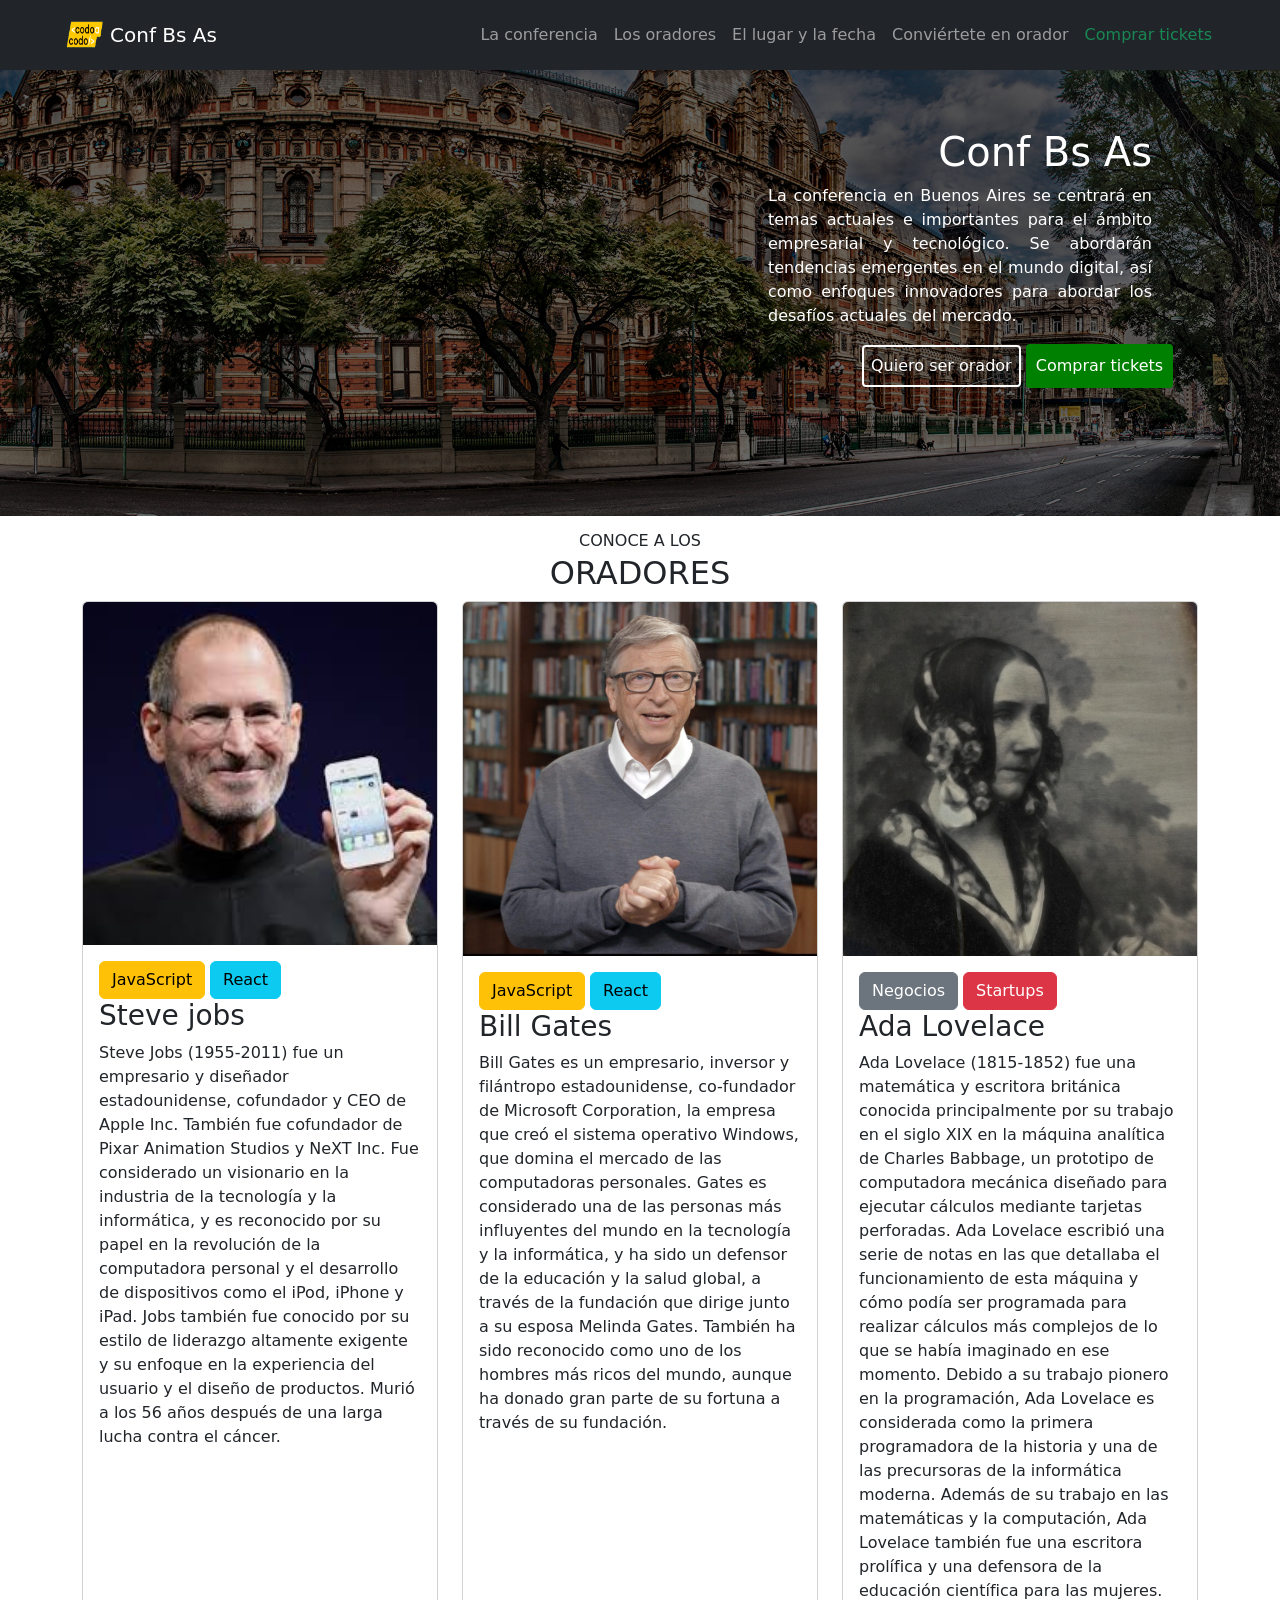
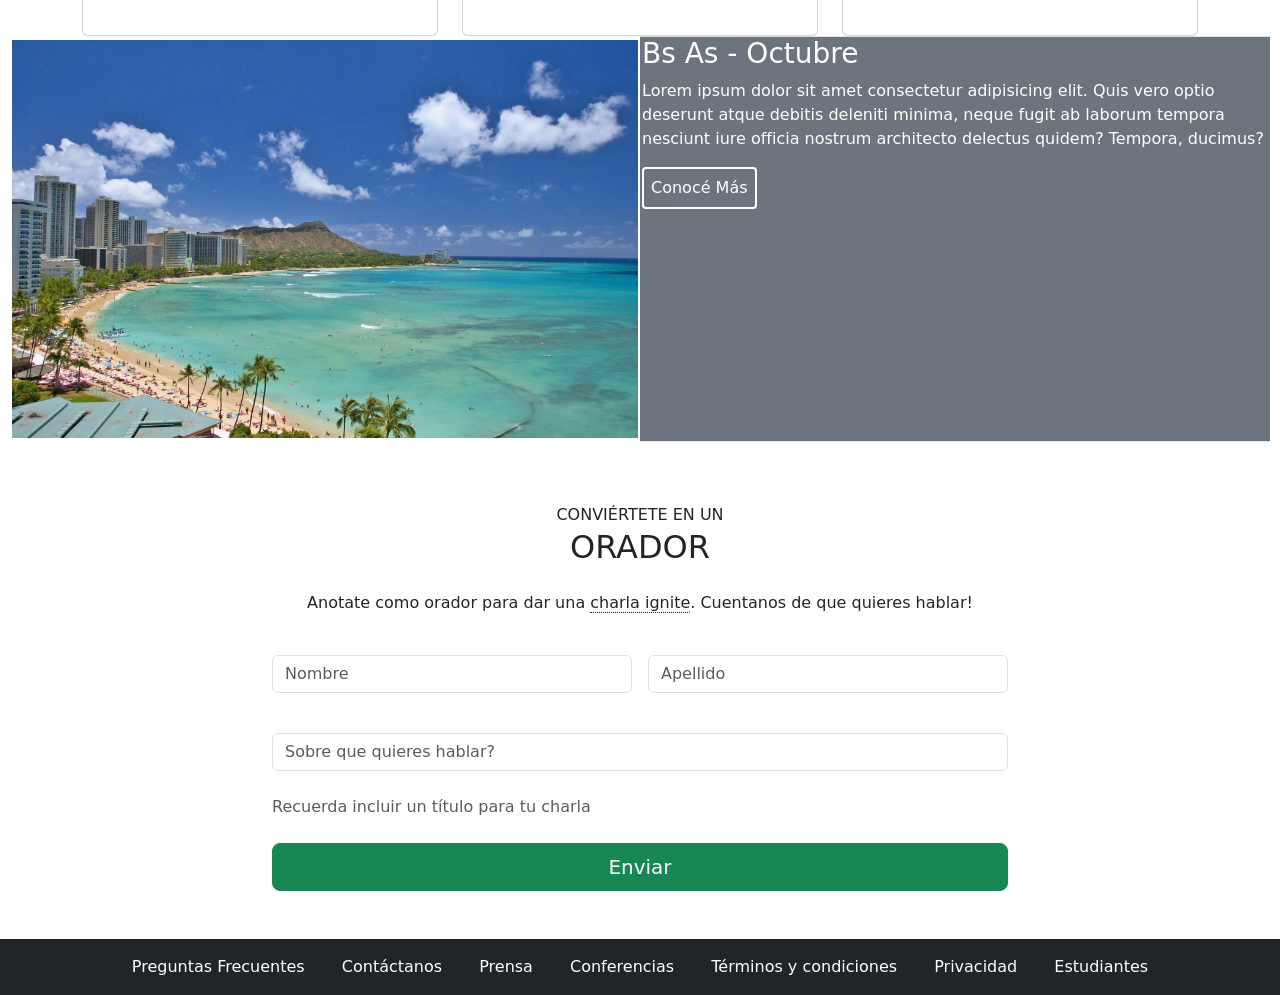
==== index.html @ bc45c058 "se corrigió padding y margin, agregando bordes a la sección <!--2 columnas 1 de imagen, otra de text" ====
<!DOCTYPE html>
<html lang="es">

<head>
<!-- codificación de caracteres utilizada en la página web -->
    <meta charset="UTF-8">
<!-- indica al navegador web cómo debe interpretar la página web en términos de compatibilidad con versiones antiguas del navegador Internet Explorer -->
    <meta http-equiv="X-UA-Compatible" content="IE=edge">
<!-- SEO Meta Tags -->
    <meta name="keywords" content="php, curso, codoacodo, codo a codo">
<!-- Autor Meta Tags -->        
		<meta name="author" content="Víctor Alberto Nibeyro">
<!-- Icono de la pestaña tambien si se modifica ver en <a class="navbar-brand" href="#"><img src=... -->         
        <link rel="shortcut icon" type="image/x-icon" href="./images/codoacodo.png"> 
<!-- Vista determinada  necesaria para bootstrap -->
    <meta name="viewport" content="width=device-width, initial-scale=1">
     <link rel="stylesheet" href="./styles/v5.3.0-alpha3/node_modules/bootstrap/dist/css/bootstrap.css">
    <link rel="stylesheet" href="./styles/style.css"> 
    <link rel="stylesheet" href="./styles/animate.css">
<!-- Renovación de cache -->
    <meta http-equiv="Cache-Control" content="no-cache, no-store, must-revalidate">
        <title>Codo a codo </title>
</head>

<body>
<!--Barra de navegación-->
<header class="fixed-top">
    <nav class="navbar sticky-top navbar-expand-lg navbar-dark bg-dark mx-auto px-md-5">
        <div class="container-fluid">
            <a class="navbar-brand d-flex align-items-center" href="#">
                <img class="logo animate__animated animate__flip animate__slow " src="images/codoacodo.png" alt="" width="50" height="44">
                <span class="titulo ml-2">Conf Bs As</span>
            </a>
            <button class="navbar-toggler" type="button" data-bs-toggle="collapse" data-bs-target="#navbarNav" aria-controls="navbarNav" aria-expanded="false" aria-label="Toggle navigation">
                <span class="navbar-toggler-icon"></span>
            </button>
            <div class="collapse navbar-collapse justify-content-end" id="navbarNav">
                <ul class="navbar-nav">
                    <li class="nav-item">
                        <a class="nav-link" href="#">La conferencia</a>
                    </li>
                    <li class="nav-item">
                        <a class="nav-link" href="#">Los oradores</a>
                    </li>
                    <li class="nav-item">
                        <a class="nav-link" href="#">El lugar y la fecha</a>
                    </li>
                    <li class="nav-item">
                        <a class="nav-link" href="#">Conviértete en orador</a>
                    </li>
                    <li class="nav-item">
                        <a class="nav-link text-success font-weight-bold font-compra" href=#>Comprar tickets</a>
                    </li>
                </ul>
            </div>
        </div>
    </nav>
</header>    

<!--1er imagen principal -->      
<main class="mt-10 animate__animated animate__fadeIn animate__slow" style="background-image: url('./images/hawaii.jpg');">
    <h1>Conf Bs As</h1>
    <p>La conferencia en Buenos Aires se centrará en temas actuales e importantes para el ámbito empresarial y tecnológico. Se abordarán tendencias emergentes en el mundo digital, así como enfoques innovadores para abordar los desafíos actuales del mercado. </p>
    <div class="botones">
        <button class="btn btn-primary boton1">Quiero ser orador</button>
        <button class="btn btn-secondary boton2">Comprar tickets</button>
    </div>
</main>
  

<!--Oradores en 3 columnas -->   
    <section  >
        <h2 class="text-center"><span class="smaller-text">CONOCE A LOS </span> <br>ORADORES</h2>
        <div class="cajas">
            <div class="container">
                <div class="row">
                  <div class="col-md-4">
                    <div class="card h-100">
                      <img src="./images/steve.jpg" class="card-img-top" alt="Steve Jobs">
                      <div class="card-body">
                        <div>
                            <button type="button" class="btn btn-warning animate__animated"><p class="mb-0">JavaScript</p></button>
                            <button type="button" class="btn btn-info animate__animated animate__flip"><p class="mb-0">React</p></button>
                        </div>
                        
                        <h3>Steve jobs</h3>
                        <p class="texto">Steve Jobs (1955-2011) fue un empresario y diseñador estadounidense, cofundador y CEO de Apple Inc. También fue cofundador de Pixar Animation Studios y NeXT Inc. Fue considerado un visionario en la industria de la tecnología y la informática, y es reconocido por su papel en la revolución de la computadora personal y el desarrollo de dispositivos como el iPod, iPhone y iPad. Jobs también fue conocido por su estilo de liderazgo altamente exigente y su enfoque en la experiencia del usuario y el diseño de productos. Murió a los 56 años después de una larga lucha contra el cáncer.</p>
                      </div>
                    </div>
                  </div>
                  <div class="col-md-4">
                    <div class="card h-100">
                      <img src="./images/bill.jpg" class="card-img-top" alt="Bill Gates">
                      <div class="card-body">
                        <div>
                            <button type="button" class="btn btn-warning animate__animated animate__flip"><p class="mb-0">JavaScript</p></button>
                            <button type="button" class="btn btn-info animate__animated animate__flip"><p class="mb-0">React</p></button>
                        </div>
                        
                        <h3>Bill Gates</h3>
                        <p class="texto">Bill Gates es un empresario, inversor y filántropo estadounidense, co-fundador de Microsoft Corporation, la empresa que creó el sistema operativo Windows, que domina el mercado de las computadoras personales. Gates es considerado una de las personas más influyentes del mundo en la tecnología y la informática, y ha sido un defensor de la educación y la salud global, a través de la fundación que dirige junto a su esposa Melinda Gates. También ha sido reconocido como uno de los hombres más ricos del mundo, aunque ha donado gran parte de su fortuna a través de su fundación.</p>
                      </div>
                    </div>
                  </div>
                  <div class="col-md-4">
                    <div class="card h-100">
                      <img src="./images/ada.jpeg" class="card-img-top" alt="Ada Lovelace">
                      <div class="card-body">
                        <div>
                            <button class="btn btn-secondary">
                                <p class="mb-0  animate__animated animate__flip">Negocios</p></button>
                              <button type="button" class="btn btn-danger text-center animate__animated animate__flip">
                                <p class="m-0">Startups</p></button>
                        </div>
                        
                        <h3>Ada Lovelace</h3>
                        <p class="texto-cajas">Ada Lovelace (1815-1852) fue una matemática y escritora británica conocida principalmente por su trabajo en el siglo XIX en la máquina analítica de Charles Babbage, un prototipo de computadora mecánica diseñado para ejecutar cálculos mediante tarjetas perforadas. Ada Lovelace escribió una serie de notas en las que detallaba el funcionamiento de esta máquina y cómo podía ser programada para realizar cálculos más complejos de lo que se había imaginado en ese momento. Debido a su trabajo pionero en la programación, Ada Lovelace es considerada como la primera programadora de la historia y una de las precursoras de la informática moderna. Además de su trabajo en las matemáticas y la computación, Ada Lovelace también fue una escritora prolífica y una defensora de la educación científica para las mujeres.</p>
                      </div>
                    </div>
                  </div>
                </div>
              </div>
    </section>  

<!--2 columnas 1 de imagen, otra de texto -->   
<section>
  <div class="container-fluid">
    <div class="row gx-3 gx-md-1">
      <div class="col-12 col-md-6 pt-1 pb-1">
        <img src="./images/honolulu.jpg" alt="Descripción de la imagen" class="img-fluid">
      </div>
      <div class="col-12 col-md-6 bg-secondary text-white border-top border-bottom">
        <h3>Bs As - Octubre</h3>
        <p>Lorem ipsum dolor sit amet consectetur adipisicing elit. Quis vero optio deserunt atque debitis deleniti minima, neque fugit ab laborum tempora nesciunt iure officia nostrum architecto delectus quidem? Tempora, ducimus?</p>
        <button class="btn btn-primary boton1">Conocé Más</button>
      </div>
    </div>
  </div>
</section>

  
             

<!--Formulario -->            
<section class="formulario py-5">
    <div class="container">
        <div class="row justify-content-center">
            <div class="col-md-8 text-center">
                <h2 class="mb-4"><span class="smaller-text">CONVIÉRTETE EN UN</span> <br>ORADOR</h2>
                <p>Anotate como orador para dar una <span style="border-bottom: 1px dotted;">charla ignite</span>. Cuentanos de que quieres hablar!</p>
                <form action="" method="post">
                    <div class="row g-3 mt-4">
                        <div class="col-md-6">
                            <input class="form-control" type="text" name="Nombre" id="Nombre" placeholder="Nombre">
                        </div>
                        <div class="col-md-6">
                            <input class="form-control" type="text" name="Apellido" id="Apellido" placeholder="Apellido">
                        </div>
                    </div>
                    <div class="row g-3 mt-4">
                        <div class="col-md-12">
                            <input class="form-control" type="text" name="Comentario" id="Comentario" placeholder="Sobre que quieres hablar?">
                        </div>
                    </div>
                    <div class="row mt-4">
                        <div class="col-md-12">
                            <p class="text-start mb-0 text-muted">Recuerda incluir un título para tu charla</p>
                        </div>
                    </div>
                    <div class="row mt-4">
                        <div class="d-grid gap-2 col-md-12 text-center">
                            <input class="btn btn-success btn-lg btn-block" type="button" value="Enviar">
                        </div>
                    </div>
                </form>
            </div>
        </div>
    </div>
</section>
    
<!--Pie de página -->   
<footer class="bg-dark py-3">
    <div class="container">
        <nav class="text-center">
            <ul class="list-inline justify-content-center mb-0">
                <li class="mx-3 text-white d-inline">Preguntas Frecuentes</li>
                <li class="mx-3 text-white d-inline">Contáctanos</li>
                <li class="mx-3 text-white d-inline">Prensa</li>
                <li class="mx-3 text-white d-inline">Conferencias</li>
                <li class="mx-3 text-white d-inline">Términos y condiciones</li>
                <li class="mx-3 text-white d-inline">Privacidad</li>
                <li class="mx-3 text-white d-inline">Estudiantes</li>
            </ul>
        </nav>
    </div>
</footer>


<!-- JavaScript para bootstrap 5.3 -->
        <script src="./styles/v5.3.0-alpha3/node_modules/bootstrap/dist/js/bootstrap.bundle.js"></script>
</body>

</html>
---- styles/style.css ----
main {
    padding-top: 10%;
    padding-bottom: 10%;
    text-align:center;
    background: rgba(0, 0, 0, 0.6);
    background-image: url(images/hawaii.jpg);
    background-size: cover;
    background-position: center;
    background-blend-mode: darken;
    color: white;
}

.image-details {
    border-top: 1px solid #fff;
    border-bottom: 1px solid #fff;
    height: 100%;
  }
main h1 {
    margin-left: 60%;
    margin-right: 10%;
    text-align: right;   
}
main p {
    margin-left: 60%;
    margin-right: 10%;
    text-align: justify;
    text-justify: inter-word;
}

.botones {
    margin-left: 60%;
    margin-right: 1%;
    
}

.boton1 {
    text-decoration: none;
    padding: 7px;
    border: 2px solid white;
    border-radius: 4px;
    color: white;

    background-color: transparent;
}

.boton2 {

    background-color: green;
    border: 2px solid green;
    padding: 8px;
    color: white;
    border-radius: 4px;
    
}

.smaller-text {
    font-size: 0.5em;
  }
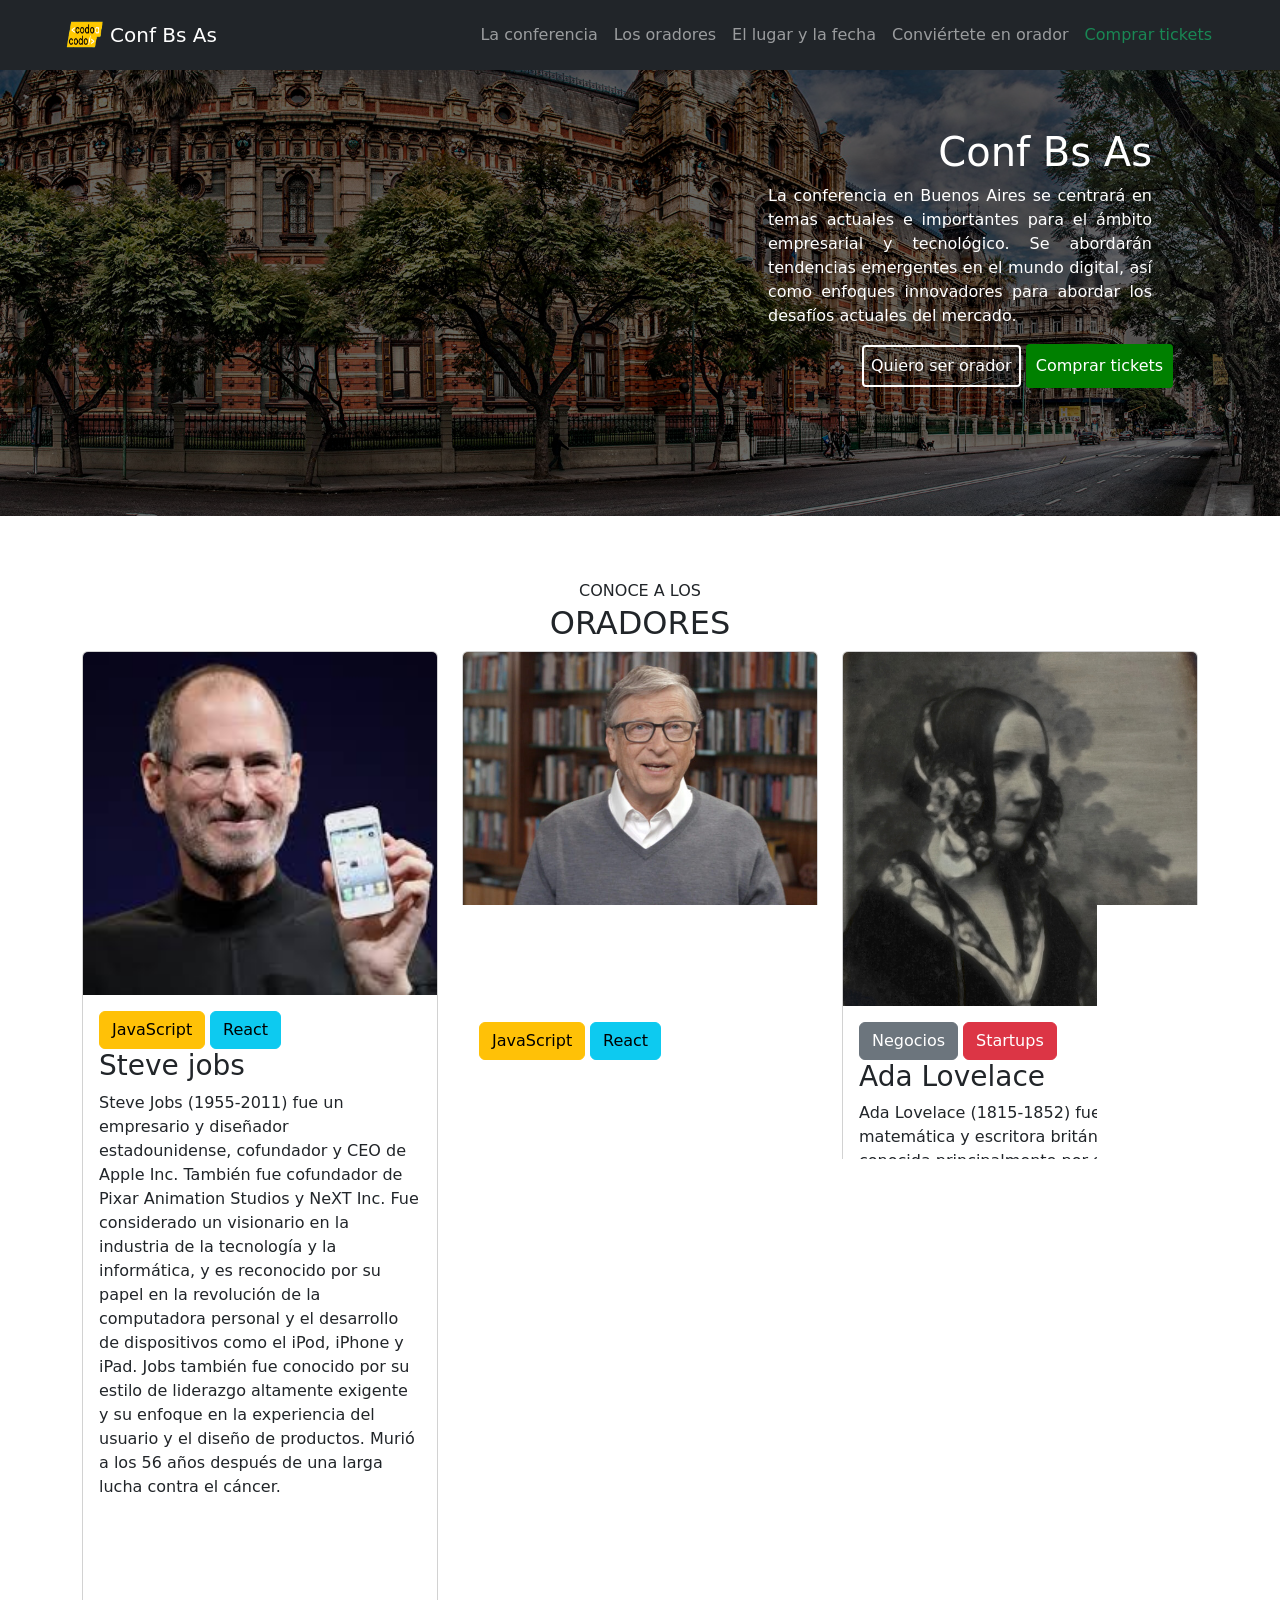
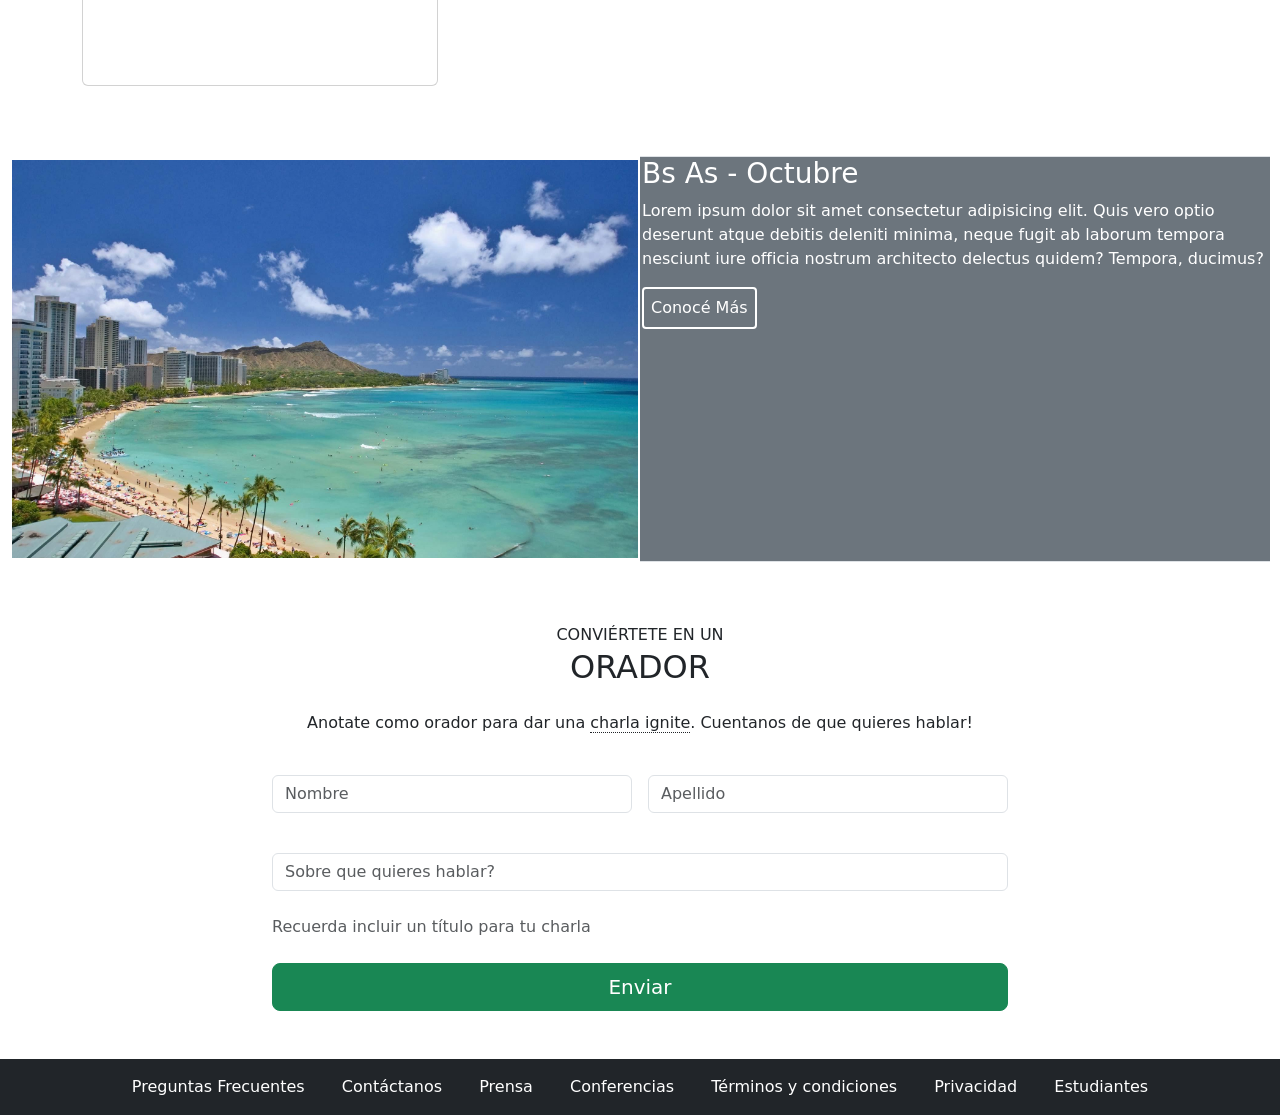
==== commit ce613317: "en styles se agrego top-padding cuando se hace clic a los elemnetos del menu de navegación" ====
--- a/index.html
+++ b/index.html
@@ -2,6 +2,7 @@
 <html lang="es">
 
 <head>
+    
 <!-- codificación de caracteres utilizada en la página web -->
     <meta charset="UTF-8">
 <!-- indica al navegador web cómo debe interpretar la página web en términos de compatibilidad con versiones antiguas del navegador Internet Explorer -->
@@ -37,19 +38,19 @@
             <div class="collapse navbar-collapse justify-content-end" id="navbarNav">
                 <ul class="navbar-nav">
                     <li class="nav-item">
-                        <a class="nav-link" href="#">La conferencia</a>
-                    </li>
-                    <li class="nav-item">
-                        <a class="nav-link" href="#">Los oradores</a>
-                    </li>
-                    <li class="nav-item">
-                        <a class="nav-link" href="#">El lugar y la fecha</a>
-                    </li>
-                    <li class="nav-item">
-                        <a class="nav-link" href="#">Conviértete en orador</a>
-                    </li>
-                    <li class="nav-item">
-                        <a class="nav-link text-success font-weight-bold font-compra" href=#>Comprar tickets</a>
+                        <a class="nav-link" href="#conferencia">La conferencia</a>
+                    </li>
+                    <li class="nav-item">
+                        <a class="nav-link" href="#oradores">Los oradores</a>
+                    </li>
+                    <li class="nav-item">
+                        <a class="nav-link" href="#lugaryfecha">El lugar y la fecha</a>
+                    </li>
+                    <li class="nav-item">
+                        <a class="nav-link" href="#formulario">Conviértete en orador</a>
+                    </li>
+                    <li class="nav-item">
+                        <a class="nav-link text-success font-weight-bold font-compra" href="compra_ticket.html">Comprar tickets</a>
                     </li>
                 </ul>
             </div>
@@ -58,7 +59,7 @@
 </header>    
 
 <!--1er imagen principal -->      
-<main class="mt-10 animate__animated animate__fadeIn animate__slow" style="background-image: url('./images/hawaii.jpg');">
+<main id="conferencia" class="mt-10 animate__animated animate__fadeIn animate__slow" style="background-image: url('./images/hawaii.jpg');">
     <h1>Conf Bs As</h1>
     <p>La conferencia en Buenos Aires se centrará en temas actuales e importantes para el ámbito empresarial y tecnológico. Se abordarán tendencias emergentes en el mundo digital, así como enfoques innovadores para abordar los desafíos actuales del mercado. </p>
     <div class="botones">
@@ -69,7 +70,7 @@
   
 
 <!--Oradores en 3 columnas -->   
-    <section  >
+    <section id="oradores"  class="mt-10 " >
         <h2 class="text-center"><span class="smaller-text">CONOCE A LOS </span> <br>ORADORES</h2>
         <div class="cajas">
             <div class="container">
@@ -123,7 +124,7 @@
     </section>  
 
 <!--2 columnas 1 de imagen, otra de texto -->   
-<section>
+<section id="lugaryfecha">
   <div class="container-fluid">
     <div class="row gx-3 gx-md-1">
       <div class="col-12 col-md-6 pt-1 pb-1">
@@ -142,7 +143,7 @@
              
 
 <!--Formulario -->            
-<section class="formulario py-5">
+<section id="formulario" class="formulario py-5">
     <div class="container">
         <div class="row justify-content-center">
             <div class="col-md-8 text-center">
--- a/styles/style.css
+++ b/styles/style.css
@@ -11,11 +11,7 @@
     color: white;
 }
 
-.image-details {
-    border-top: 1px solid #fff;
-    border-bottom: 1px solid #fff;
-    height: 100%;
-  }
+
 main h1 {
     margin-left: 60%;
     margin-right: 10%;
@@ -58,3 +54,14 @@
     font-size: 0.5em;
   }
 
+.border-orange {
+    border: 2px solid orange;
+  }
+
+  #oradores {
+    padding-top: 50px;
+  }
+
+  #lugaryfecha {
+    padding-top: 70px;
+  }
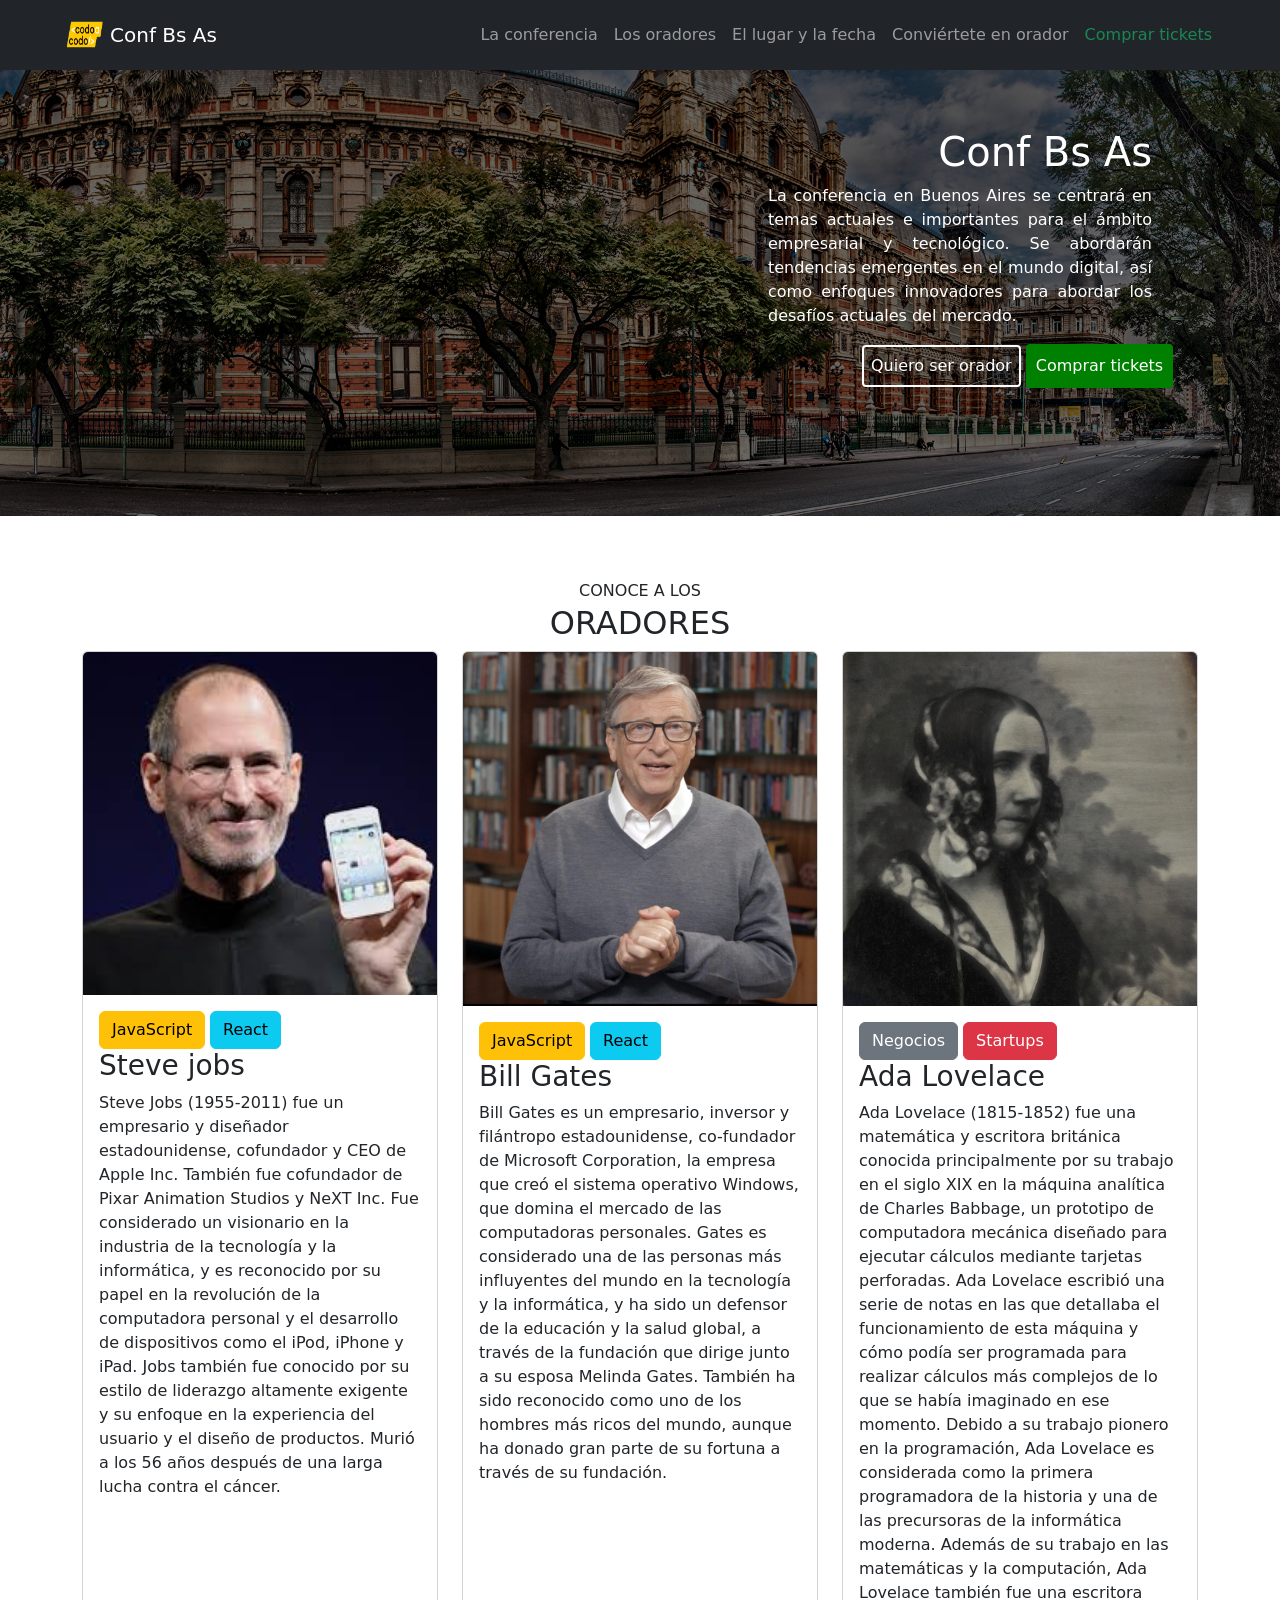
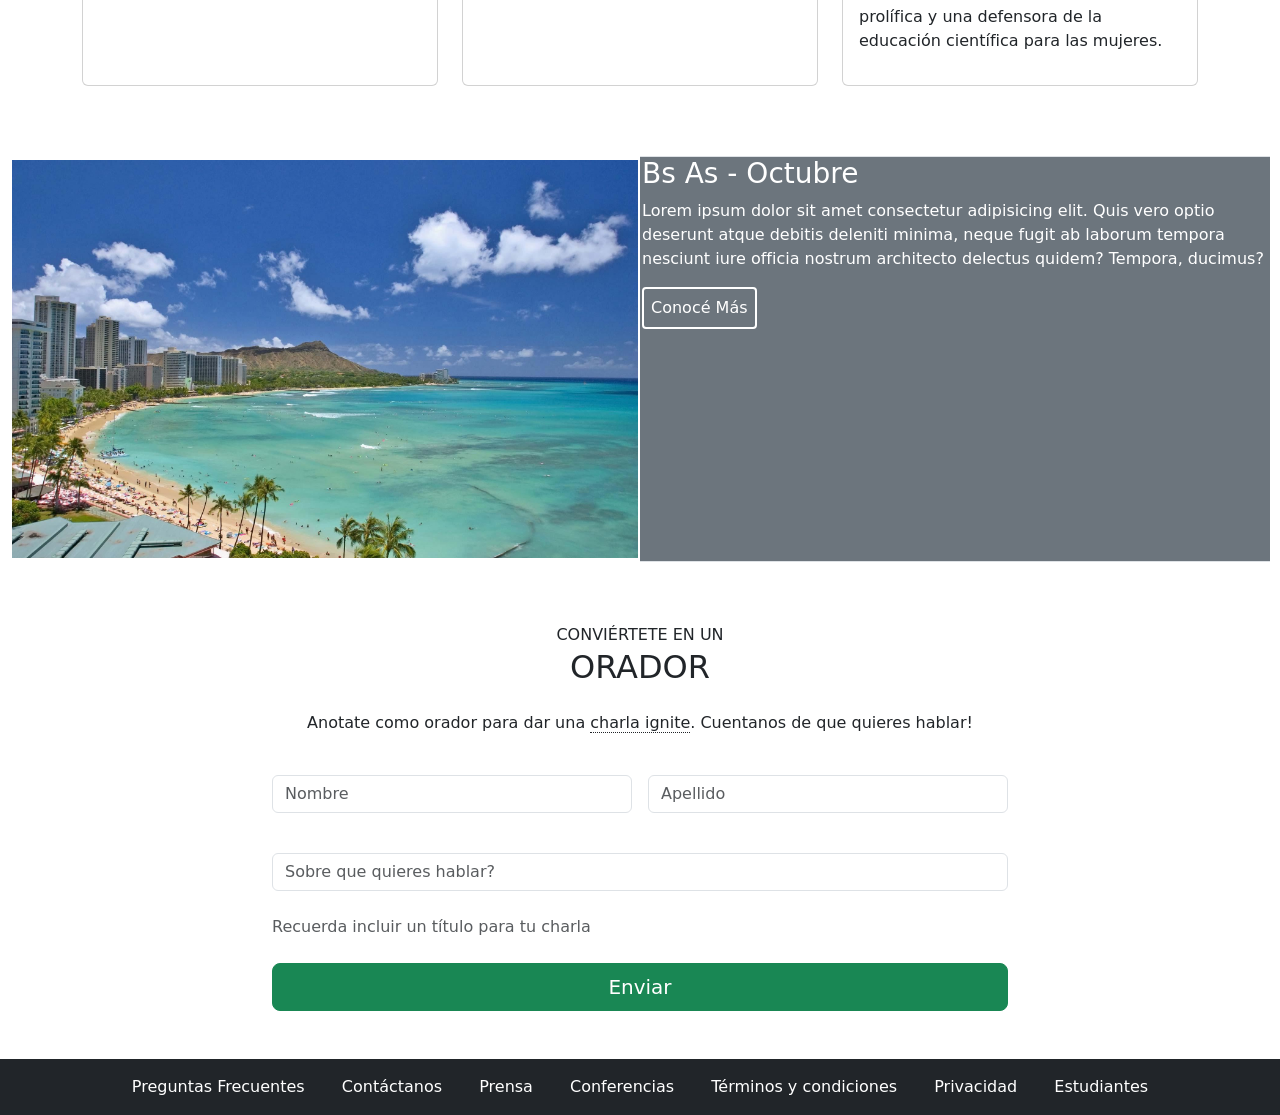
==== commit c5471491: "se agrego script para cambio del color de los elementos del menu segun donde se navega" ====
--- a/index.html
+++ b/index.html
@@ -38,17 +38,17 @@
             <div class="collapse navbar-collapse justify-content-end" id="navbarNav">
                 <ul class="navbar-nav">
                     <li class="nav-item">
-                        <a class="nav-link" href="#conferencia">La conferencia</a>
-                    </li>
-                    <li class="nav-item">
-                        <a class="nav-link" href="#oradores">Los oradores</a>
-                    </li>
-                    <li class="nav-item">
-                        <a class="nav-link" href="#lugaryfecha">El lugar y la fecha</a>
-                    </li>
-                    <li class="nav-item">
-                        <a class="nav-link" href="#formulario">Conviértete en orador</a>
-                    </li>
+                        <a class="nav-link" href="index.html#conferencia" onclick="changeTextColor(this)">La conferencia</a>
+                    </li>
+                    <li class="nav-item">
+                        <a class="nav-link" href="index.html#oradores" onclick="changeTextColor(this)">Los oradores</a>
+                    </li>
+                    <li class="nav-item">
+                        <a class="nav-link" href="index.html#lugaryfecha" onclick="changeTextColor(this)">El lugar y la fecha</a>
+                    </li>
+                    <li class="nav-item">
+                        <a class="nav-link" href="index.html#formulario" onclick="changeTextColor(this)">Conviértete en orador</a>
+                    </li>           
                     <li class="nav-item">
                         <a class="nav-link text-success font-weight-bold font-compra" href="compra_ticket.html">Comprar tickets</a>
                     </li>
@@ -139,6 +139,7 @@
   </div>
 </section>
 
+
   
              
 
@@ -179,6 +180,18 @@
     </div>
 </section>
     
+
+<script>
+    function changeTextColor(element) {
+        var links = document.querySelectorAll('.nav-link');
+        links.forEach(function (link) {
+            link.classList.remove('active1');
+        });
+        element.classList.add('active1');
+    }
+</script>
+
+
 <!--Pie de página -->   
 <footer class="bg-dark py-3">
     <div class="container">
--- a/styles/style.css
+++ b/styles/style.css
@@ -64,4 +64,14 @@
 
   #lugaryfecha {
     padding-top: 70px;
-  }+  }
+
+
+  .nav-link.active {
+    color: #11ff31 !important;
+    font-weight: bold;
+}
+
+.nav-link.active1 {
+  color: #fff; /* Cambia el color del texto a blanco */
+}
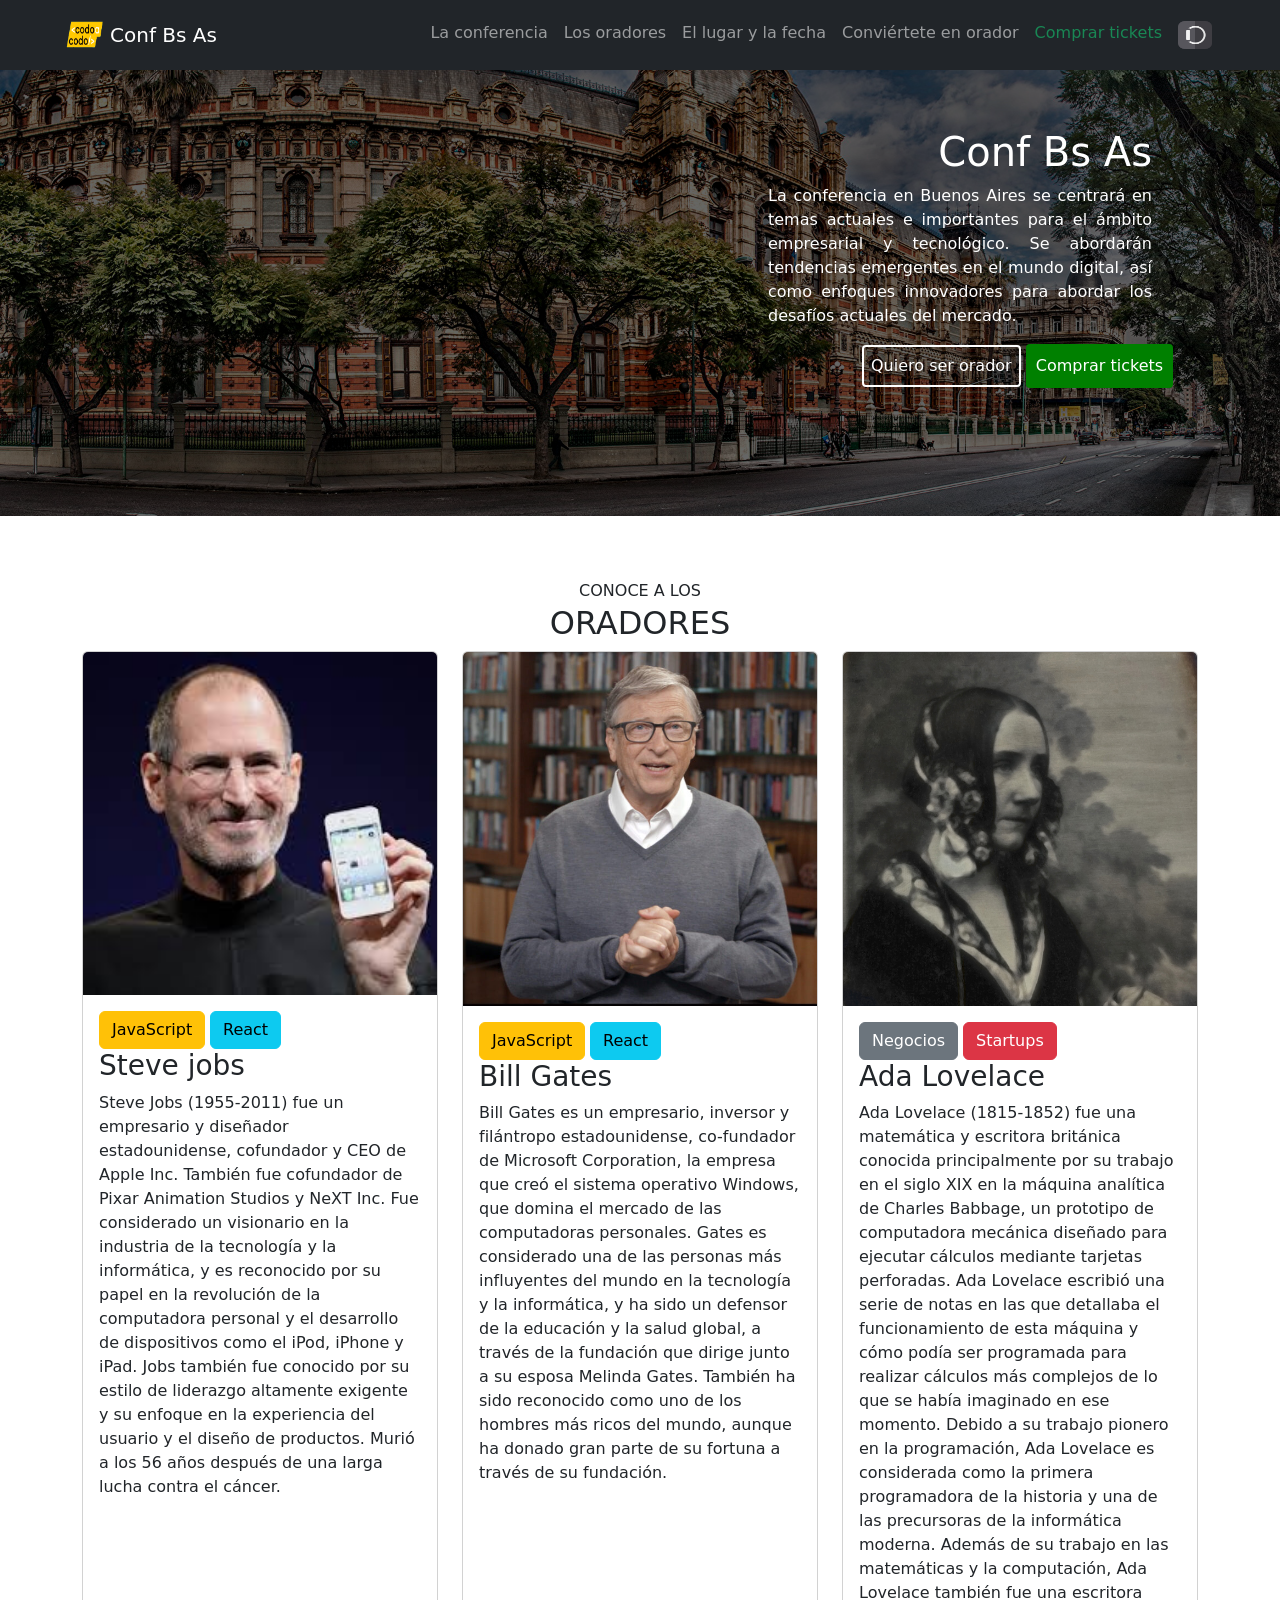
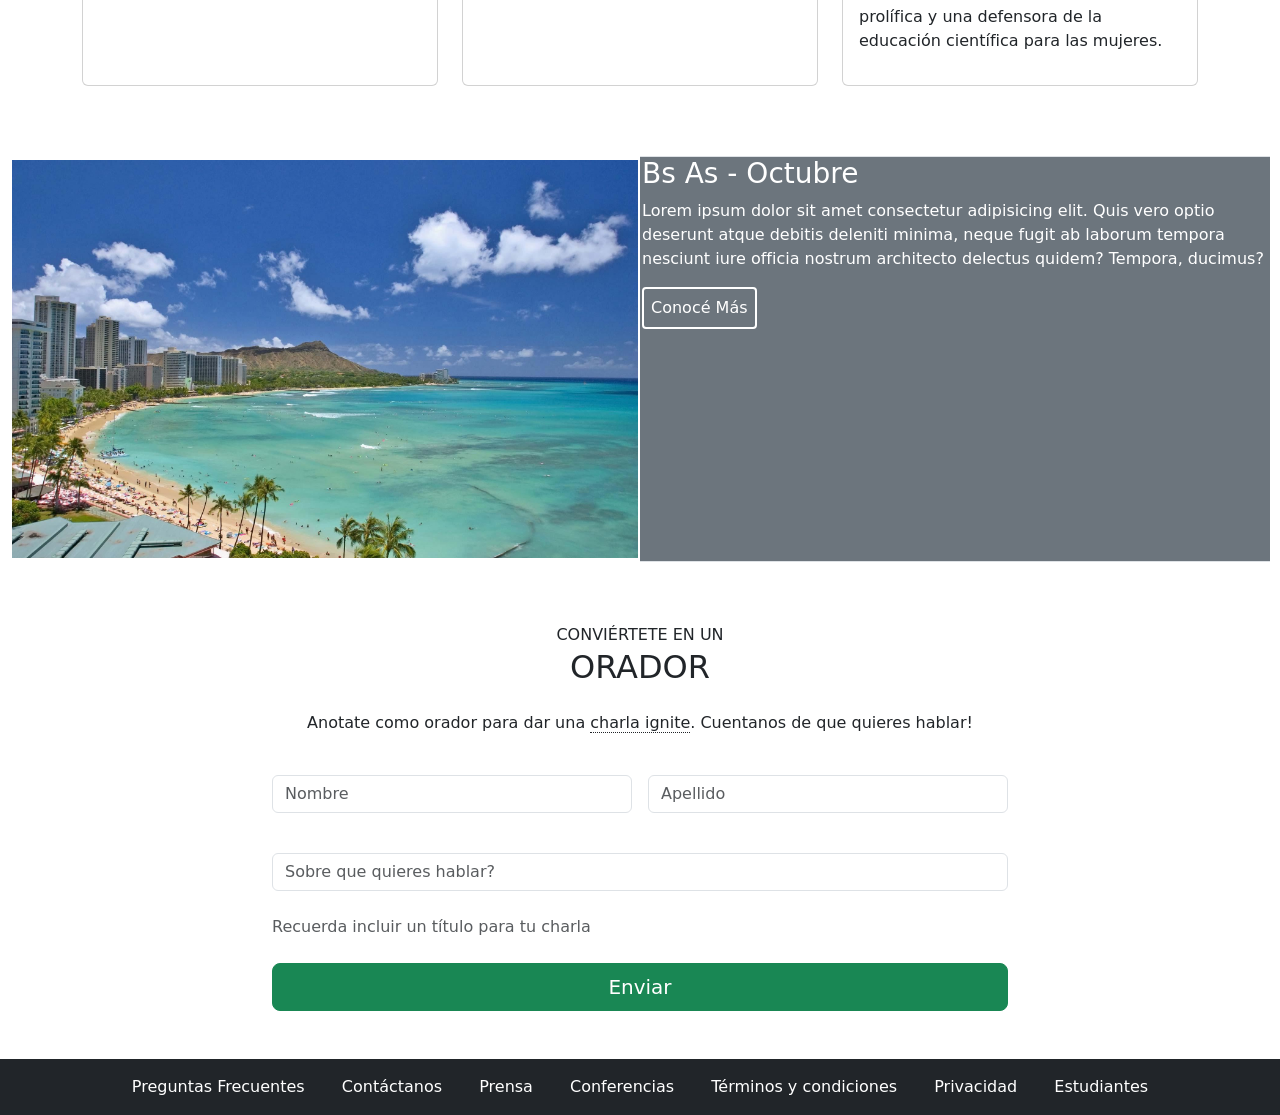
==== commit 35cd2335: "Se agrego modo oscuro" ====
--- a/index.html
+++ b/index.html
@@ -52,6 +52,9 @@
                     <li class="nav-item">
                         <a class="nav-link text-success font-weight-bold font-compra" href="compra_ticket.html">Comprar tickets</a>
                     </li>
+                    <li class="nav-item">
+                        <img class="nav-link" src="images/osc.png" alt="" width="50" height="44" onclick="toggleDarkMode()">
+                    </li>  
                 </ul>
             </div>
         </div>
@@ -188,6 +191,15 @@
             link.classList.remove('active1');
         });
         element.classList.add('active1');
+    }
+
+
+    function toggleDarkMode() {
+        // Obtener el elemento <body>
+        var body = document.querySelector('body');
+        
+        // Cambiar la clase CSS del elemento <body> para alternar entre los estilos claro y oscuro
+        body.classList.toggle('dark-mode');
     }
 </script>
 
--- a/styles/style.css
+++ b/styles/style.css
@@ -75,3 +75,9 @@
 .nav-link.active1 {
   color: #fff; /* Cambia el color del texto a blanco */
 }
+
+
+body.dark-mode {
+  background-color: #000;
+  color !important: #fff;
+}
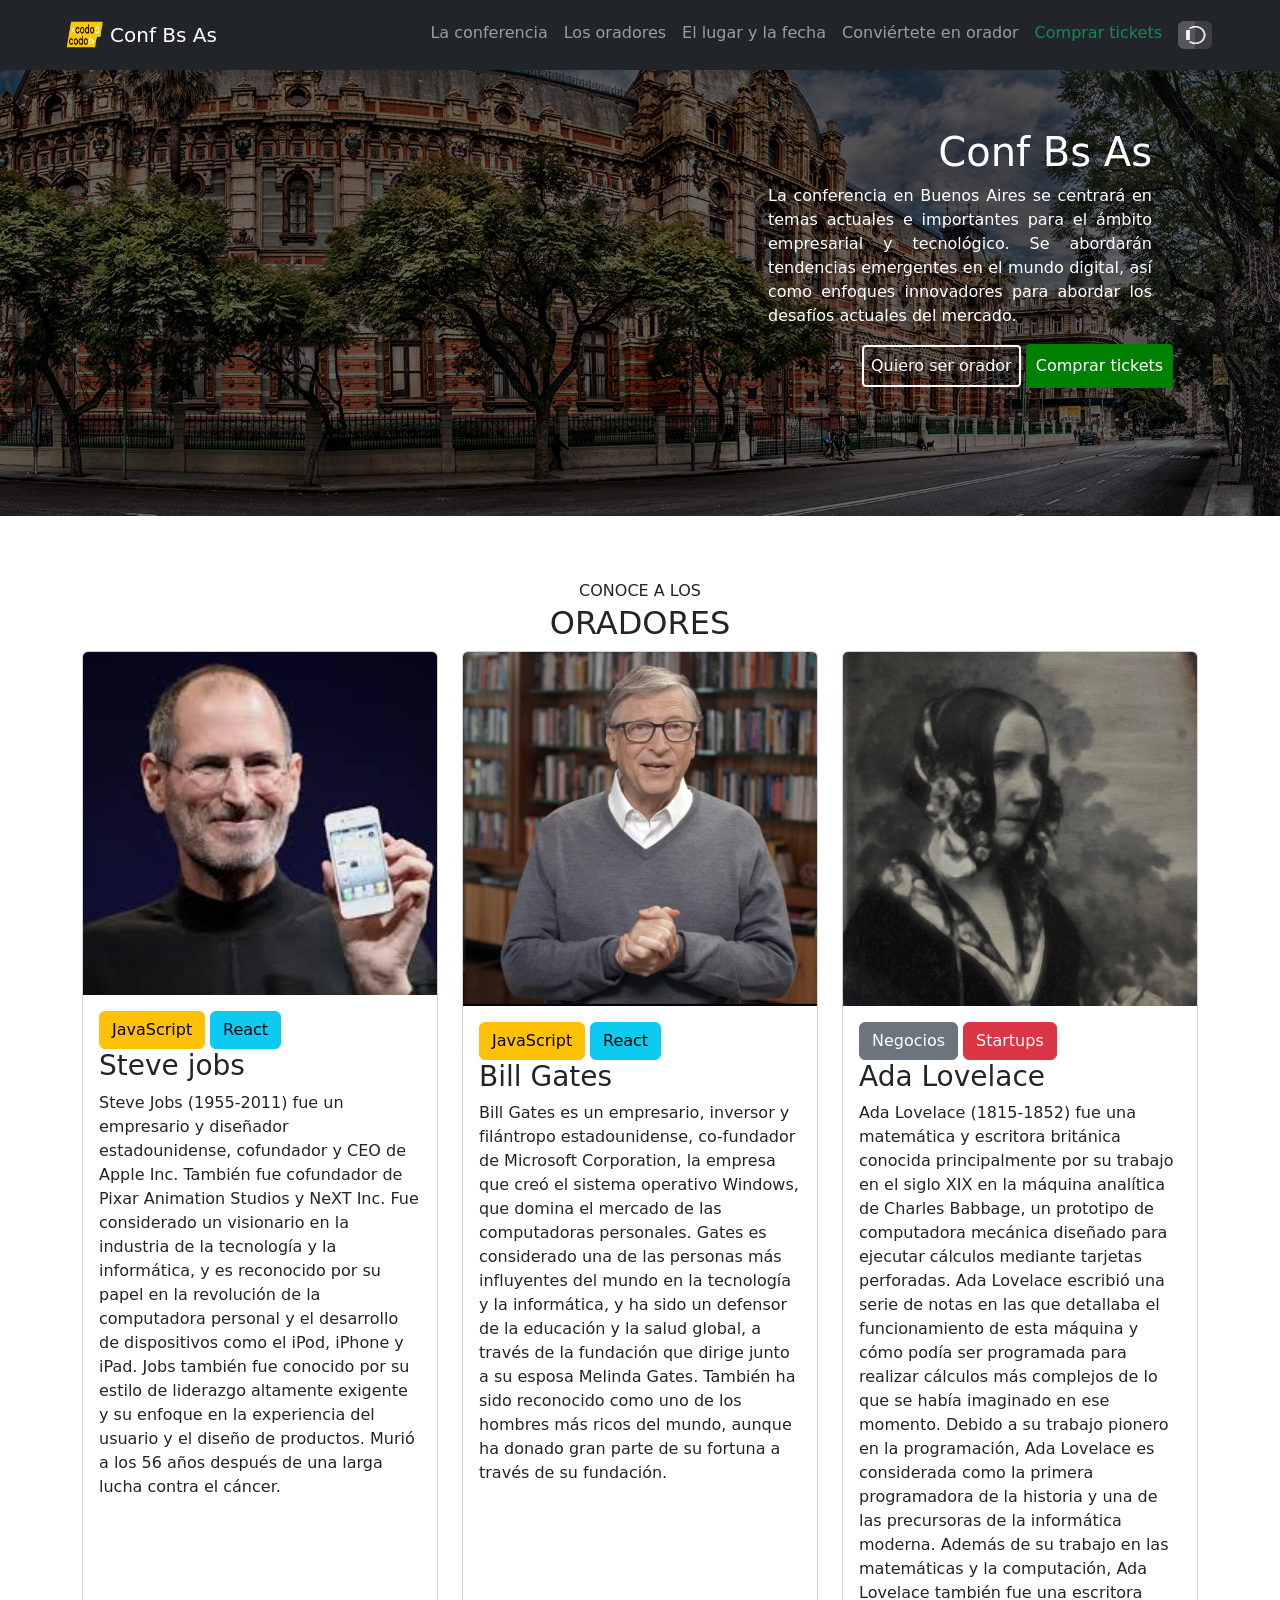
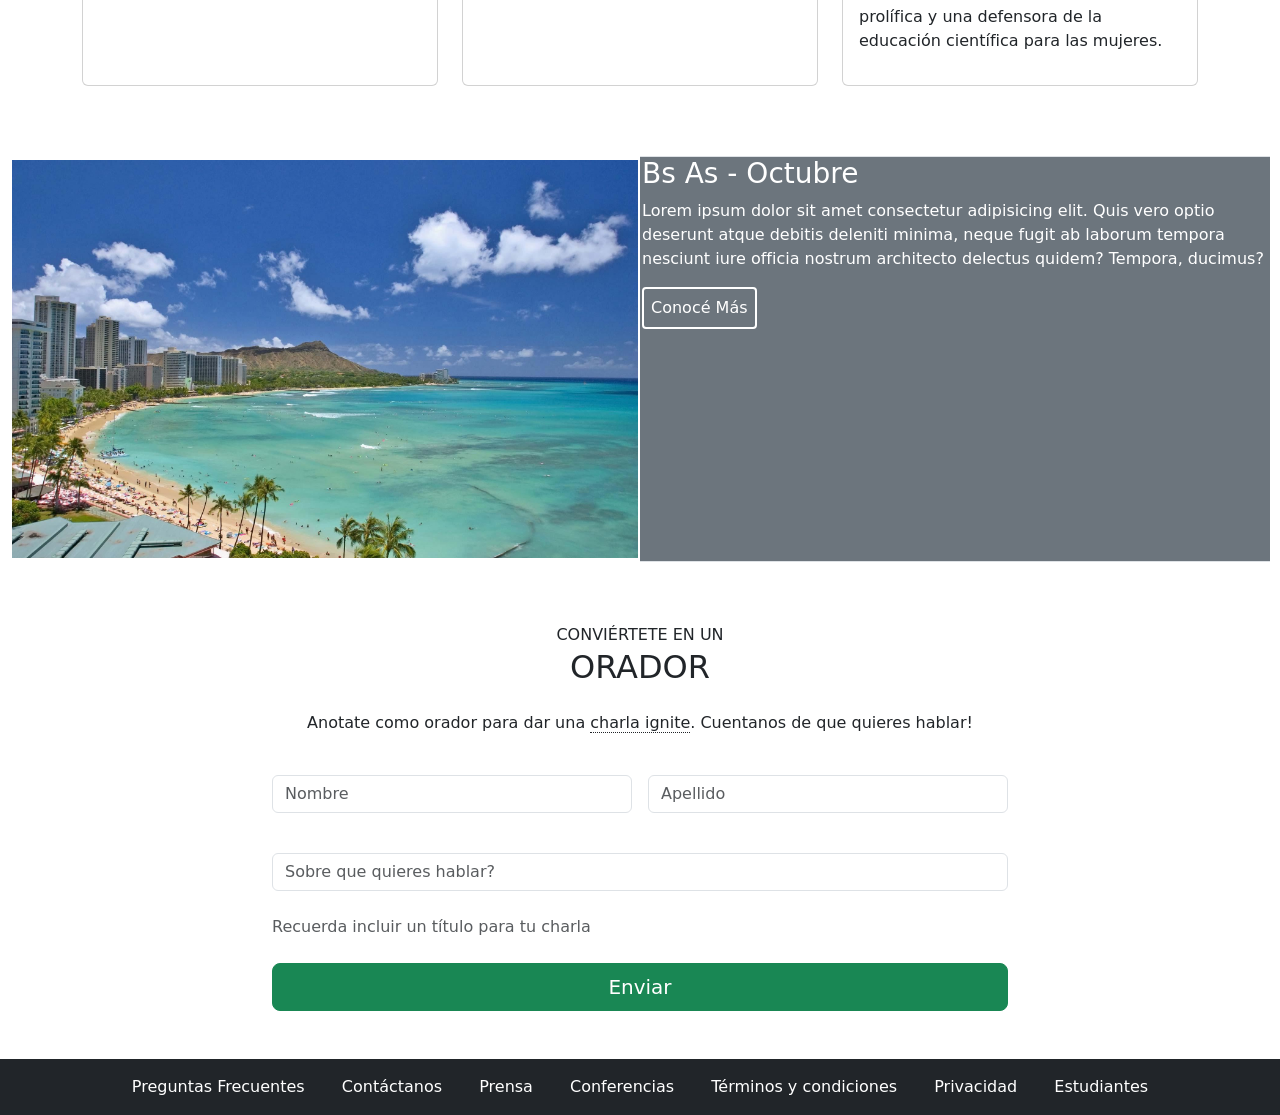
==== commit d0204e9f: "href" ====
--- a/index.html
+++ b/index.html
@@ -66,8 +66,8 @@
     <h1>Conf Bs As</h1>
     <p>La conferencia en Buenos Aires se centrará en temas actuales e importantes para el ámbito empresarial y tecnológico. Se abordarán tendencias emergentes en el mundo digital, así como enfoques innovadores para abordar los desafíos actuales del mercado. </p>
     <div class="botones">
-        <button class="btn btn-primary boton1">Quiero ser orador</button>
-        <button class="btn btn-secondary boton2">Comprar tickets</button>
+        <button class="btn btn-primary boton1"  href="index.html#oradores"git >Quiero ser orador</button>
+        <button class="btn btn-secondary boton2" href="compra_ticket.html">Comprar tickets</button>
     </div>
 </main>
   
--- a/styles/style.css
+++ b/styles/style.css
@@ -67,7 +67,7 @@
   }
 
 
-  .nav-link.active {
+.nav-link.active {
     color: #11ff31 !important;
     font-weight: bold;
 }
@@ -77,7 +77,14 @@
 }
 
 
-body.dark-mode {
+/* Estilo para el modo oscuro */
+.dark-mode {
   background-color: #000;
-  color !important: #fff;
+  color: #fff;
+}
+
+/* Estilo para el fondo negro del elemento con id "columnas_descuentos" en modo oscuro */
+.dark-mode #columnas_descuentos {
+  background-color: #000 !important;
+  color: #080808;
 }
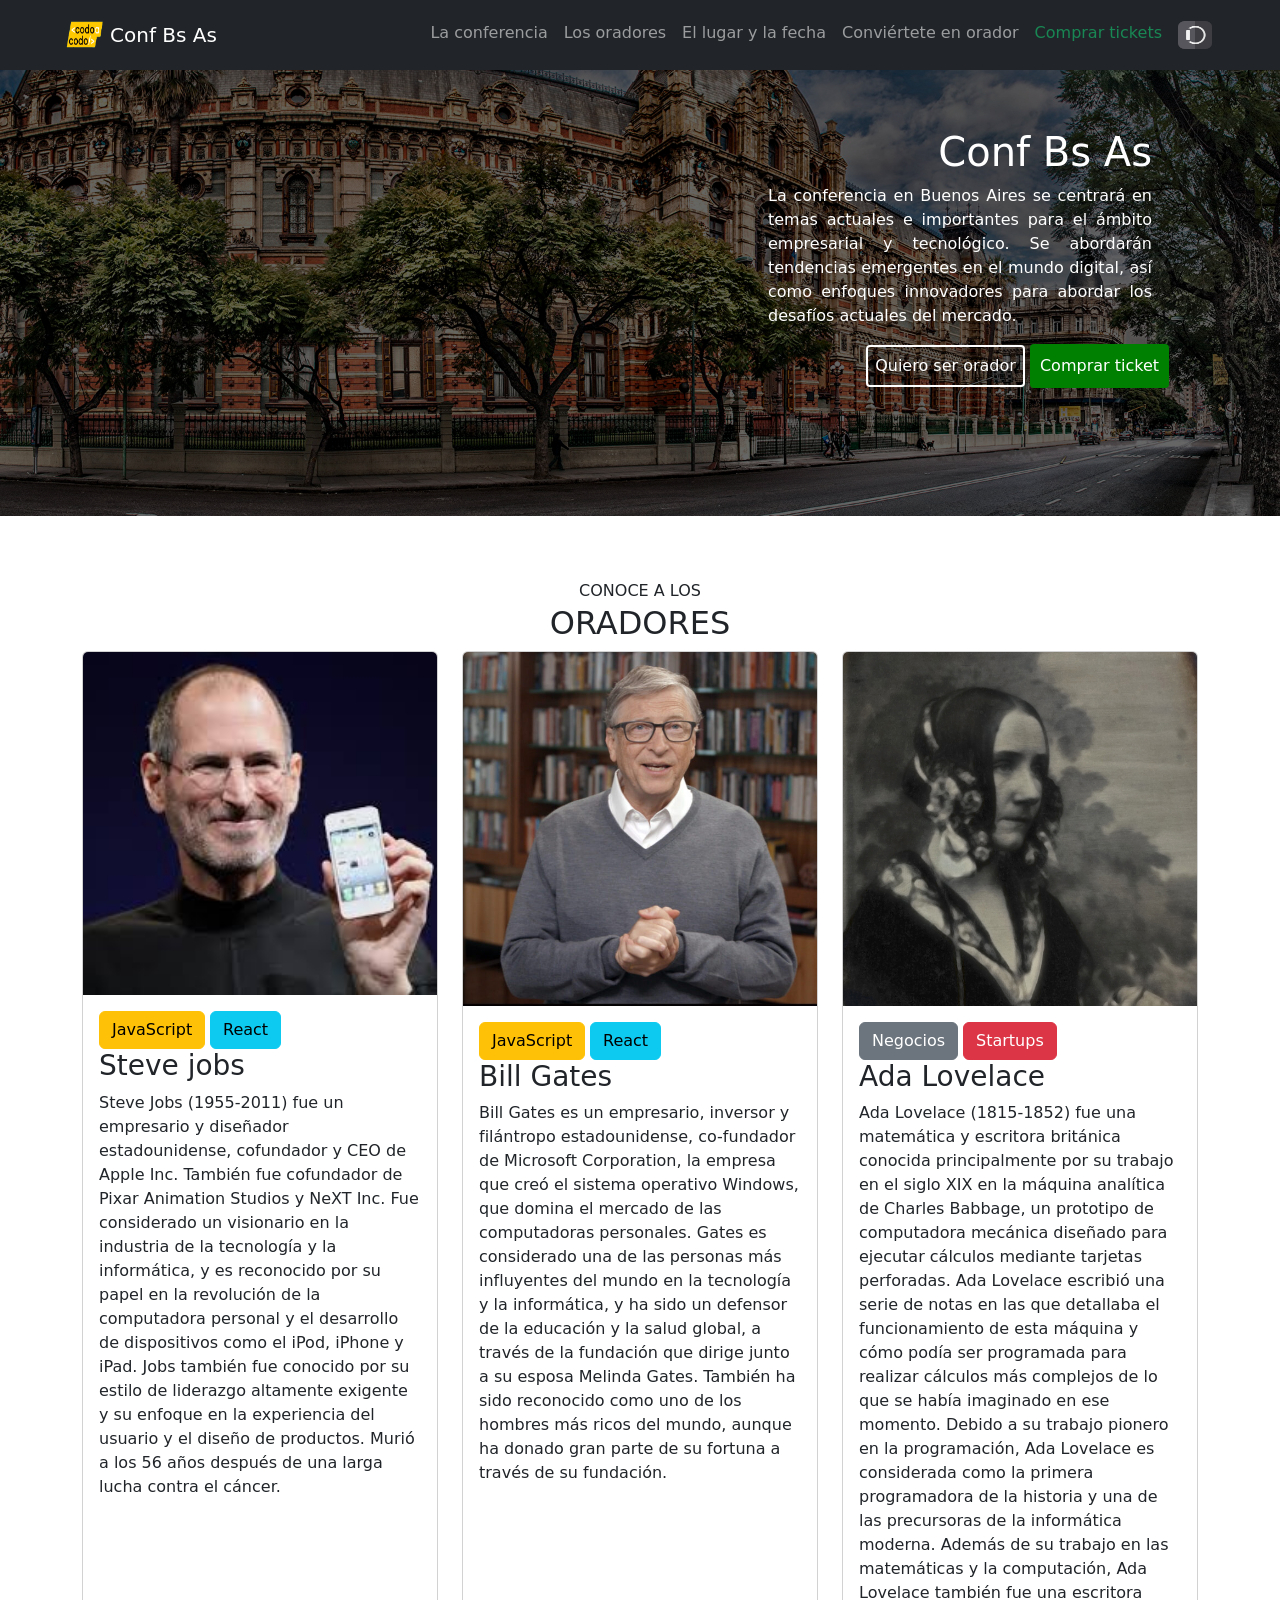
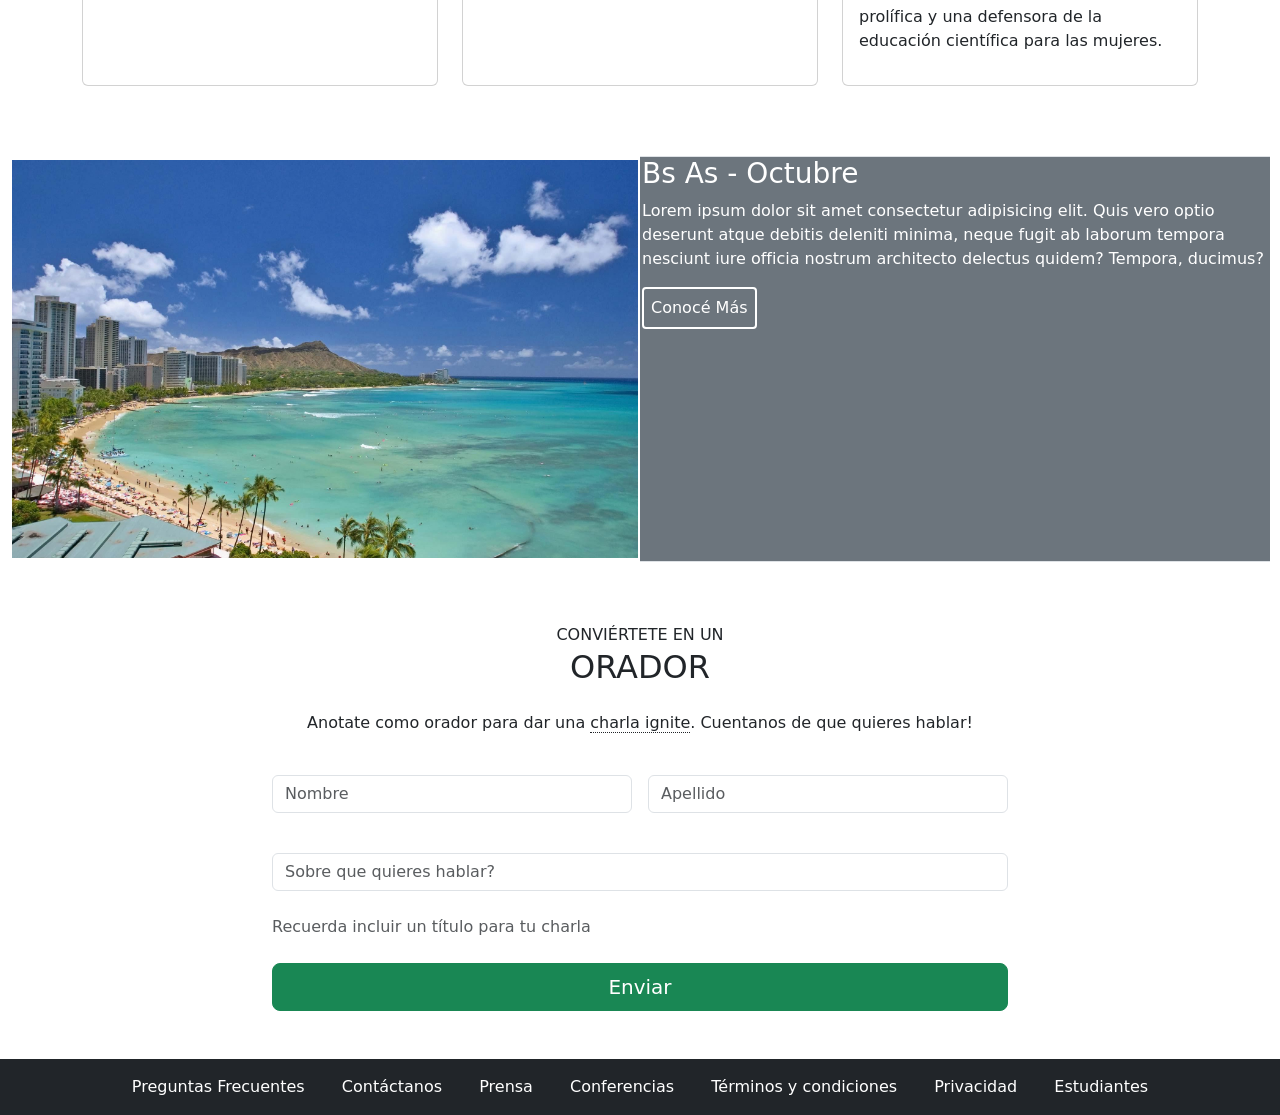
==== commit 8a3cbf92: "ok" ====
--- a/index.html
+++ b/index.html
@@ -67,7 +67,7 @@
     <p>La conferencia en Buenos Aires se centrará en temas actuales e importantes para el ámbito empresarial y tecnológico. Se abordarán tendencias emergentes en el mundo digital, así como enfoques innovadores para abordar los desafíos actuales del mercado. </p>
     <div class="botones">
         <button class="btn btn-primary boton1"  href="index.html#oradores"git >Quiero ser orador</button>
-        <button class="btn btn-secondary boton2" href="compra_ticket.html">Comprar tickets</button>
+        <button class="btn btn-secondary boton2" href="compra_ticket.html">Comprar ticket</button>
     </div>
 </main>
   
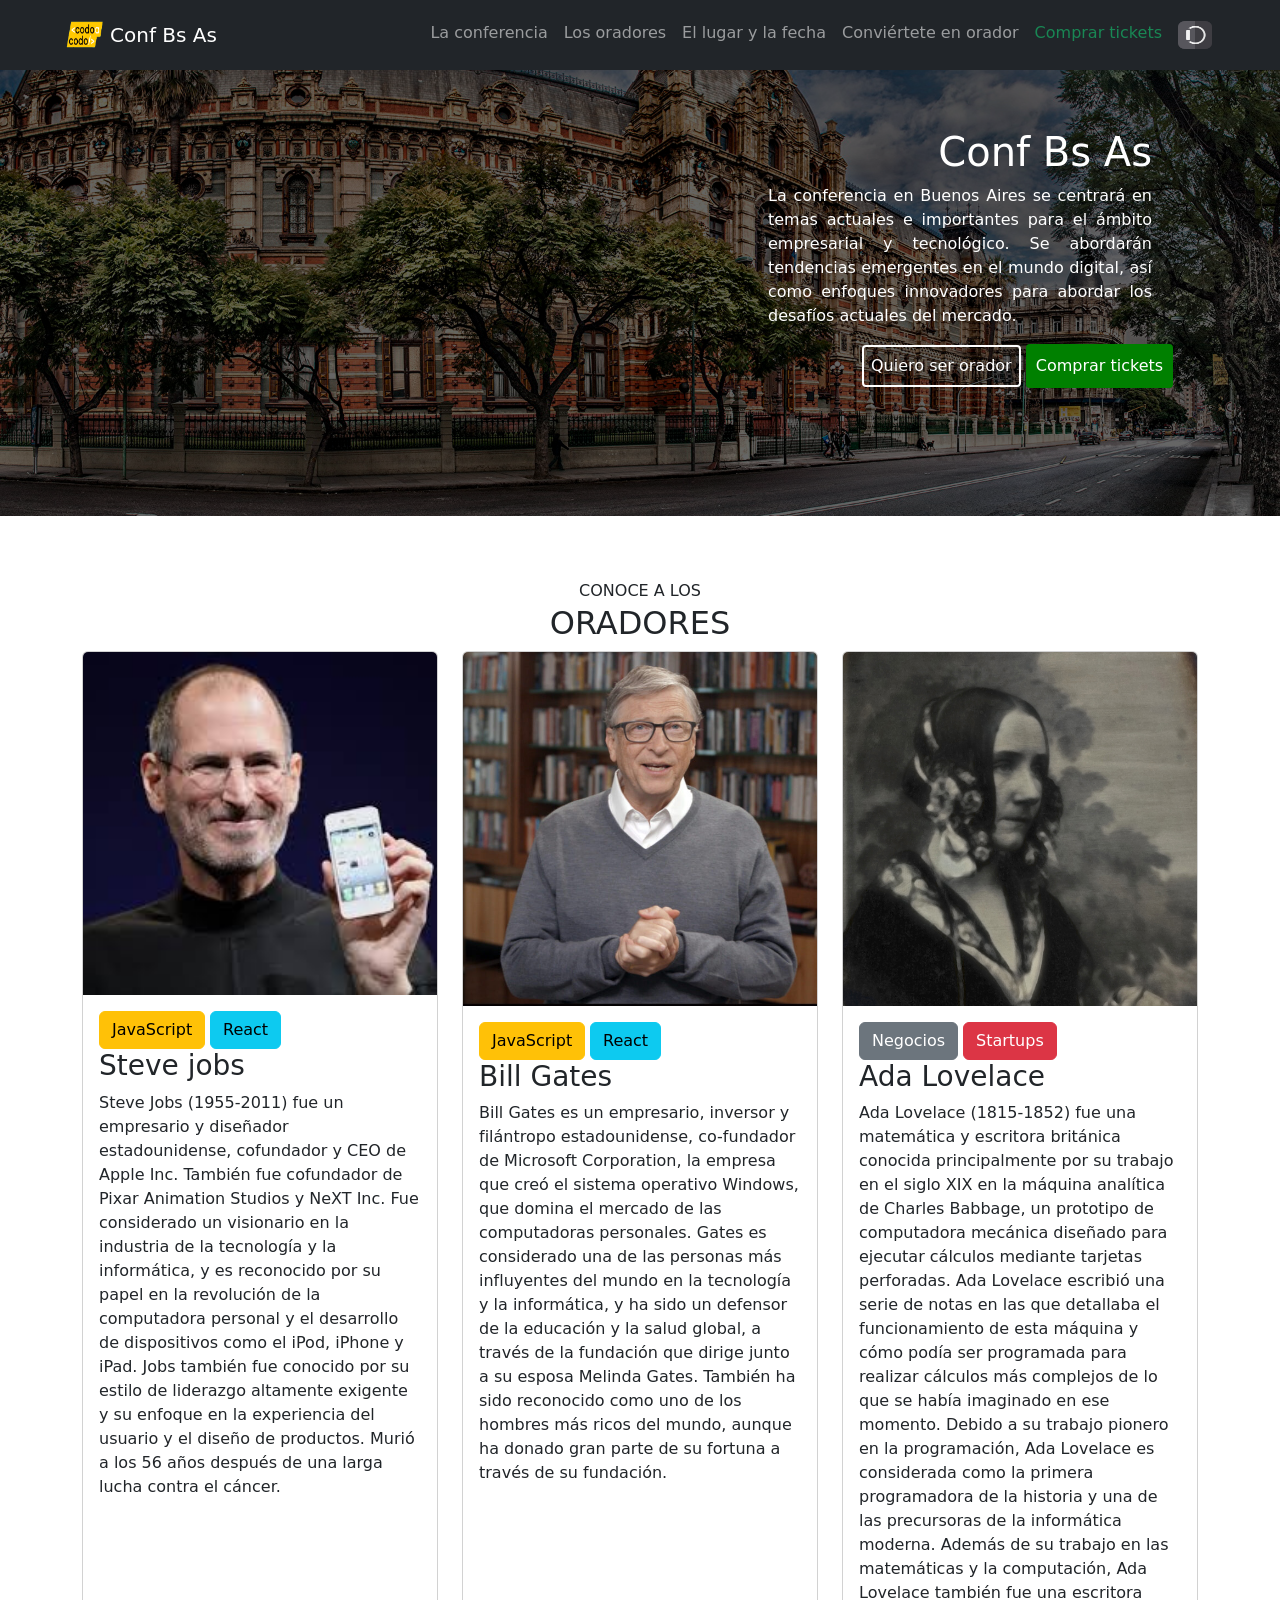
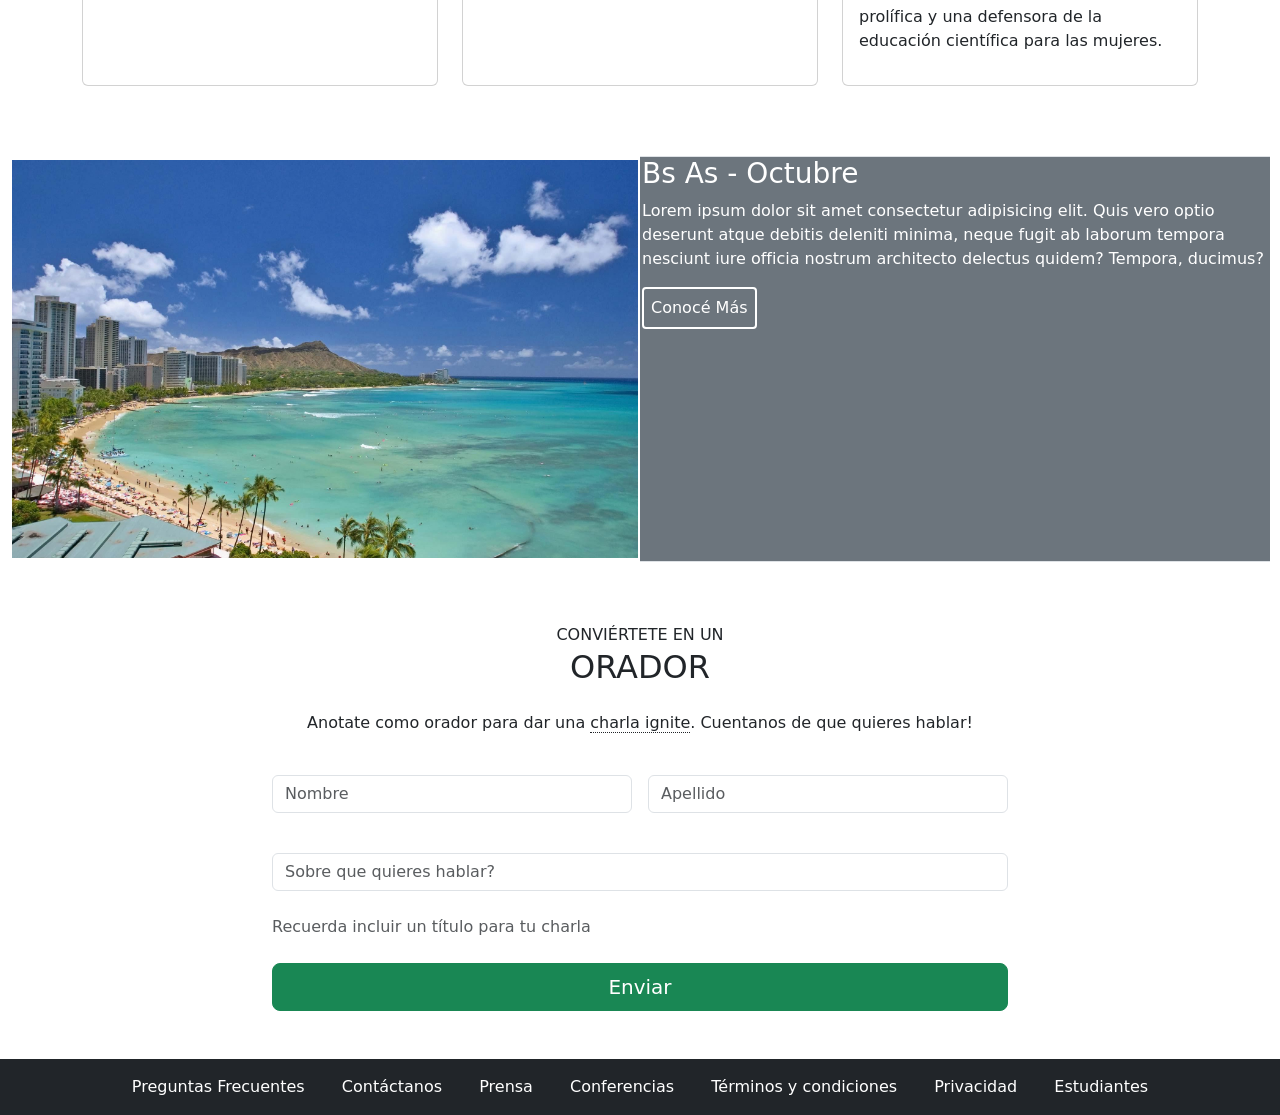
==== commit 4becd31f: "href" ====
--- a/index.html
+++ b/index.html
@@ -67,7 +67,7 @@
     <p>La conferencia en Buenos Aires se centrará en temas actuales e importantes para el ámbito empresarial y tecnológico. Se abordarán tendencias emergentes en el mundo digital, así como enfoques innovadores para abordar los desafíos actuales del mercado. </p>
     <div class="botones">
         <button class="btn btn-primary boton1"  href="index.html#oradores"git >Quiero ser orador</button>
-        <button class="btn btn-secondary boton2" href="compra_ticket.html">Comprar ticket</button>
+        <button class="btn btn-secondary boton2" href="compra_ticket.html">Comprar tickets</button>
     </div>
 </main>
   
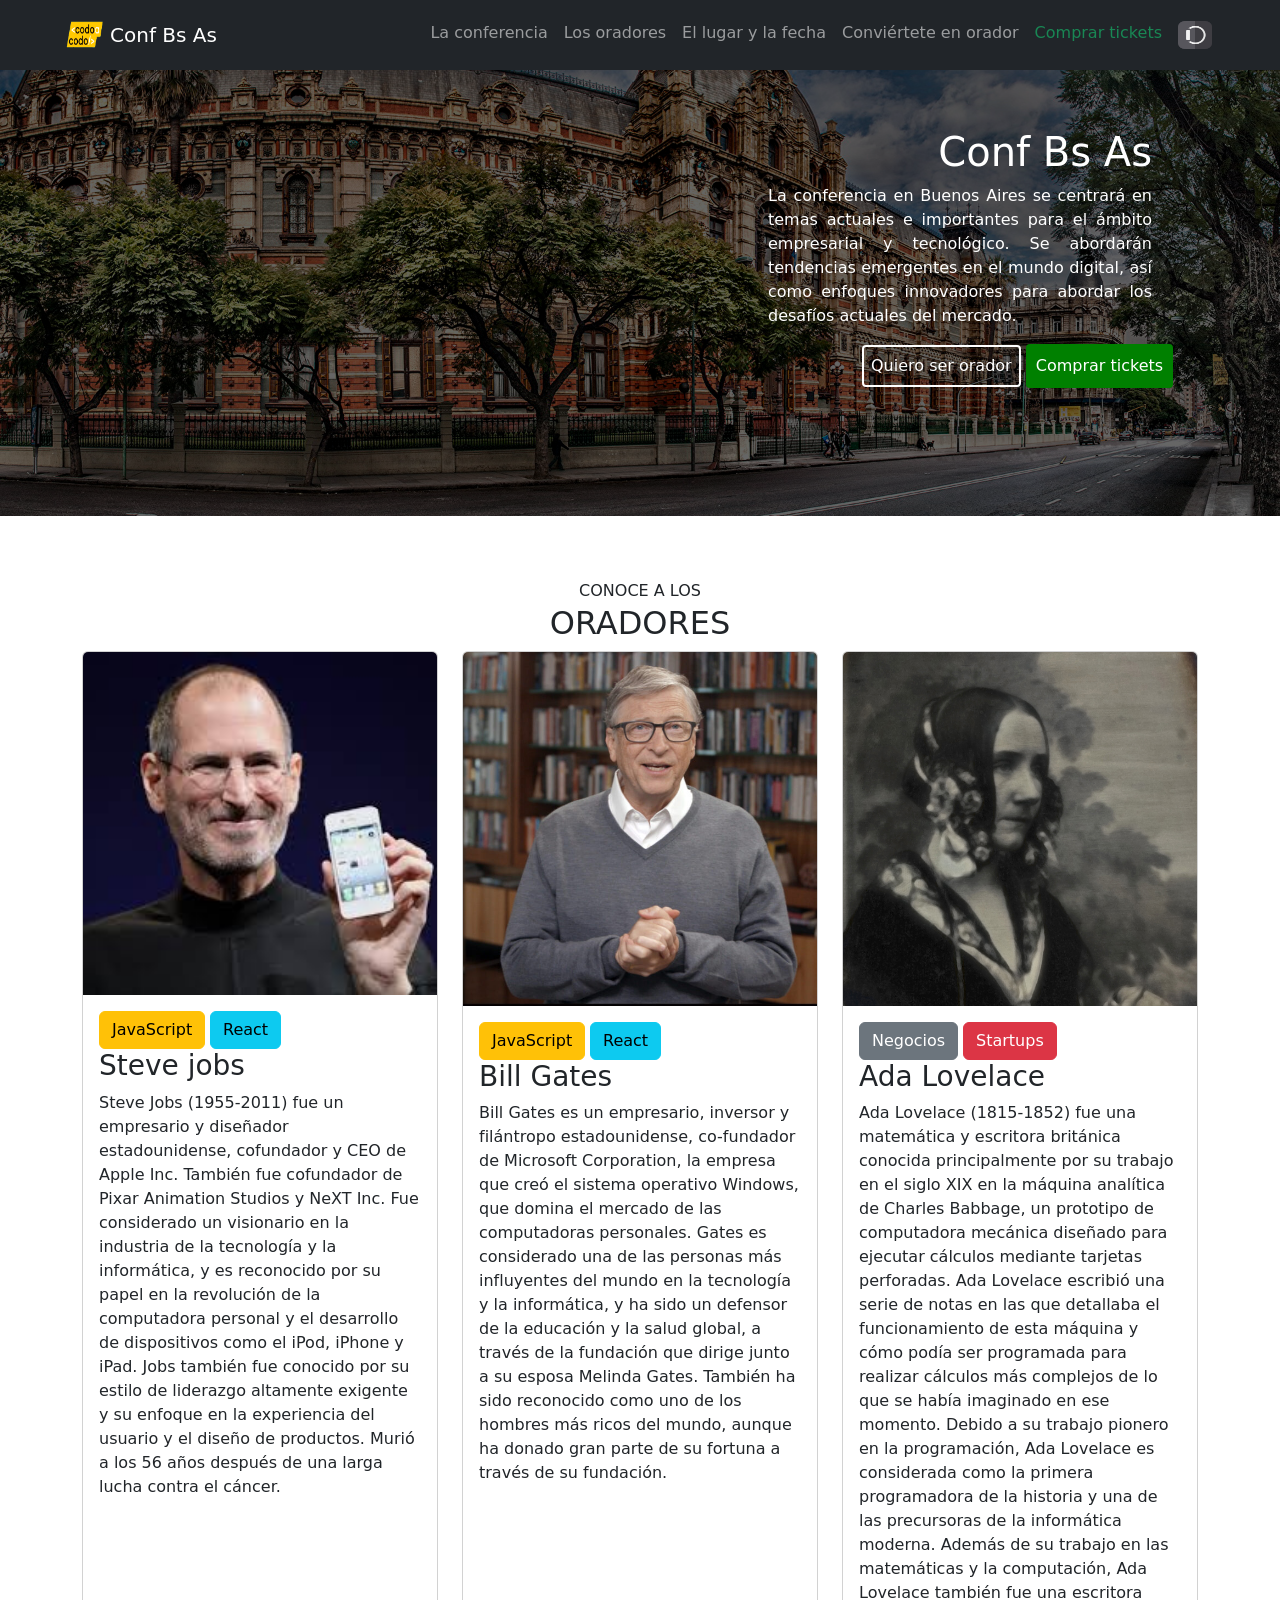
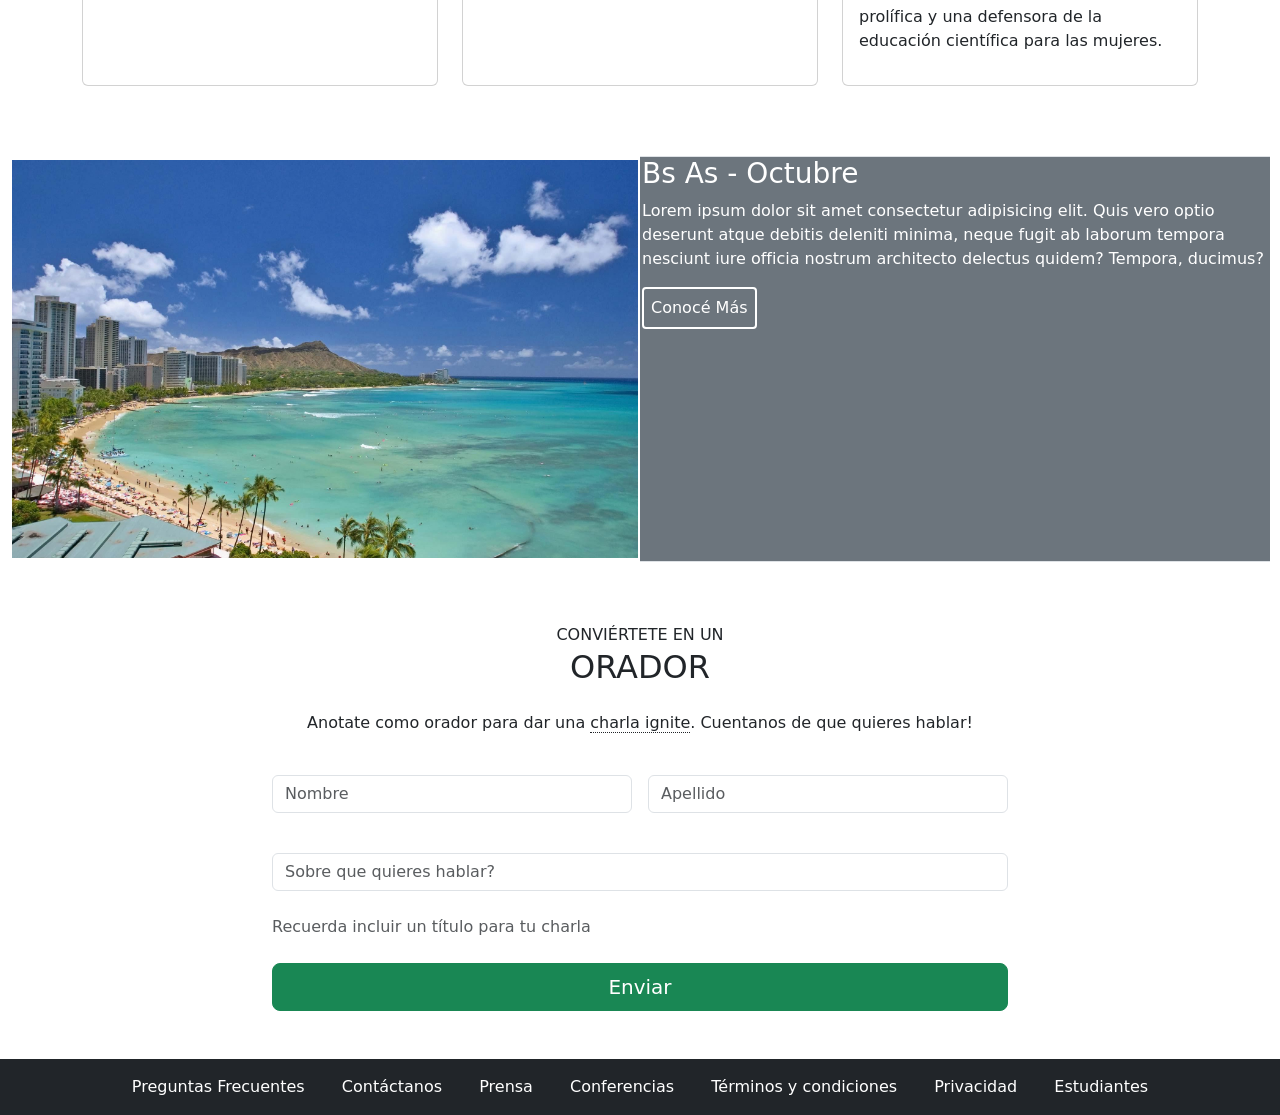
==== commit d5e488ac: "Update index.html" ====
--- a/index.html
+++ b/index.html
@@ -66,8 +66,8 @@
     <h1>Conf Bs As</h1>
     <p>La conferencia en Buenos Aires se centrará en temas actuales e importantes para el ámbito empresarial y tecnológico. Se abordarán tendencias emergentes en el mundo digital, así como enfoques innovadores para abordar los desafíos actuales del mercado. </p>
     <div class="botones">
-        <button class="btn btn-primary boton1"  href="index.html#oradores"git >Quiero ser orador</button>
-        <button class="btn btn-secondary boton2" href="compra_ticket.html">Comprar tickets</button>
+        <a class="btn btn-primary boton1"  href="index.html#formulario"git >Quiero ser orador</a>
+        <a class="btn btn-secondary boton2" href="compra_ticket.html">Comprar tickets</a>
     </div>
 </main>
   
@@ -226,4 +226,4 @@
         <script src="./styles/v5.3.0-alpha3/node_modules/bootstrap/dist/js/bootstrap.bundle.js"></script>
 </body>
 
-</html>+</html>
